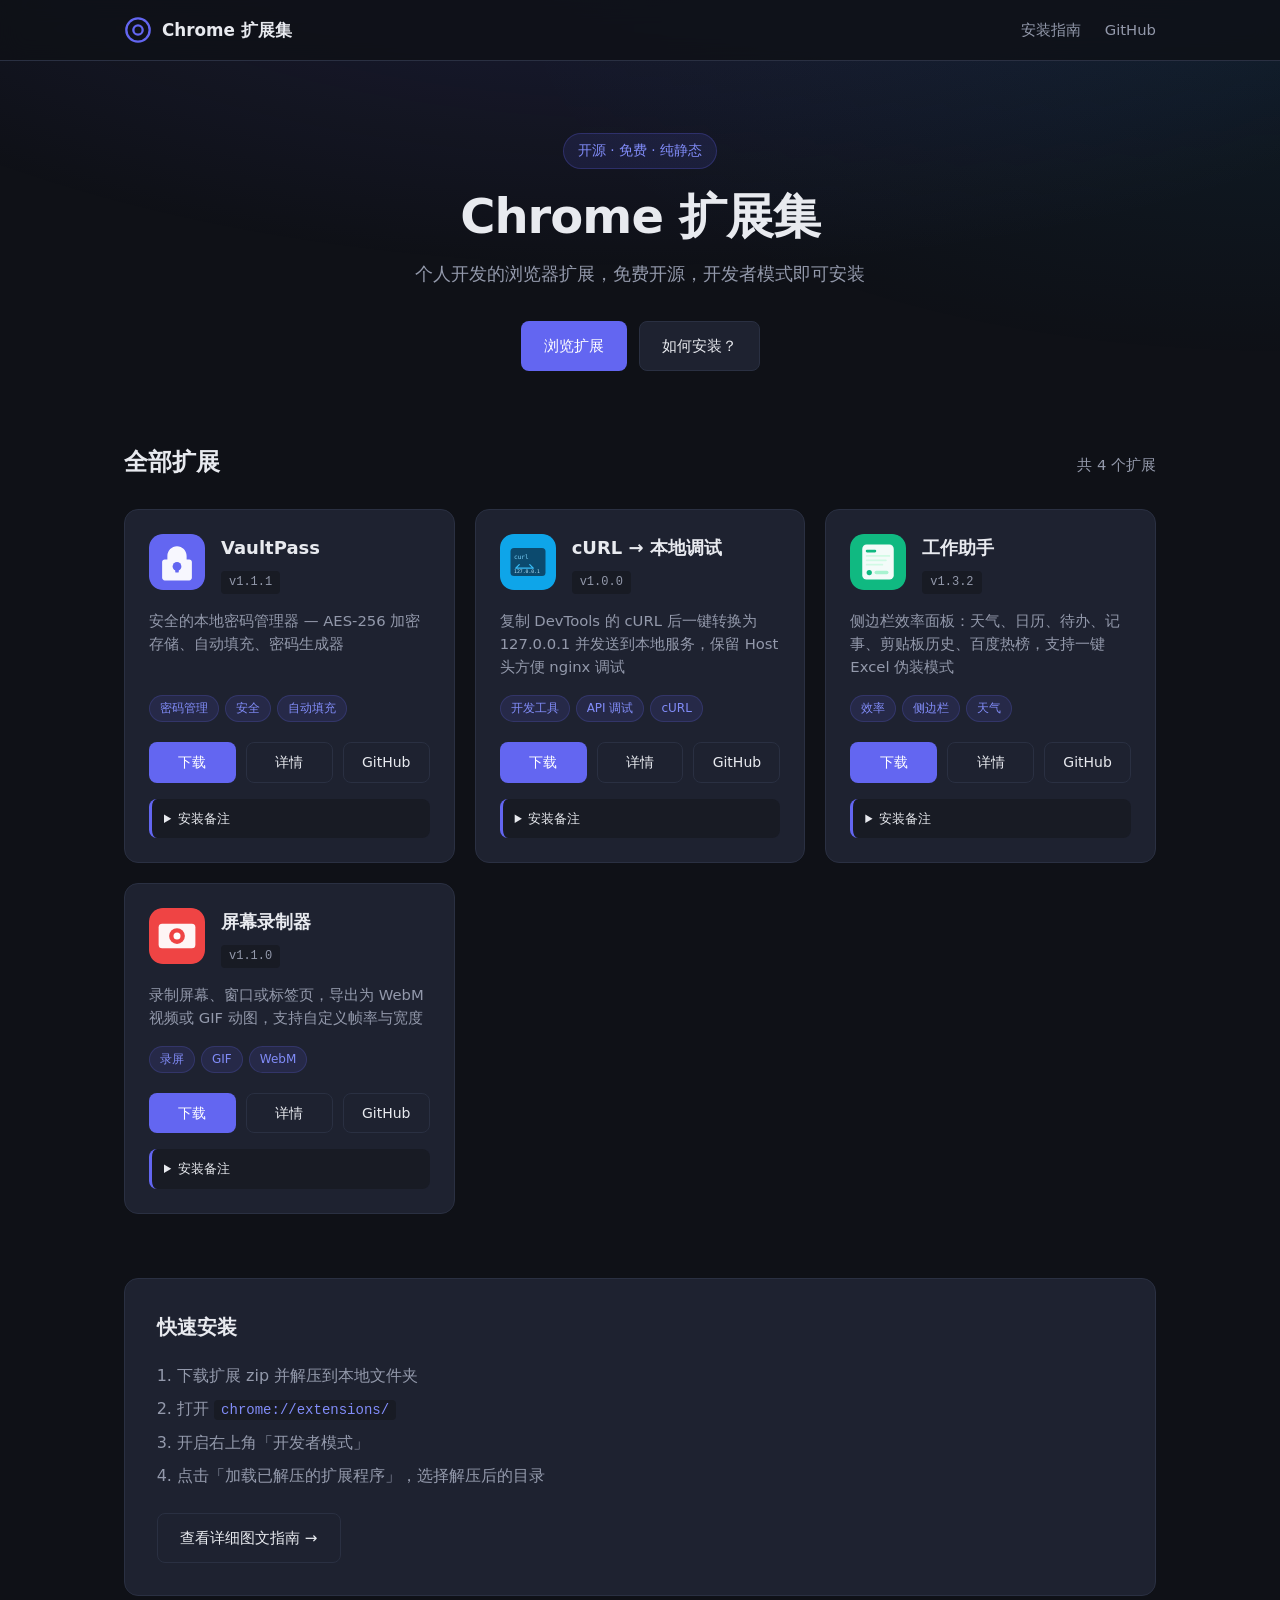
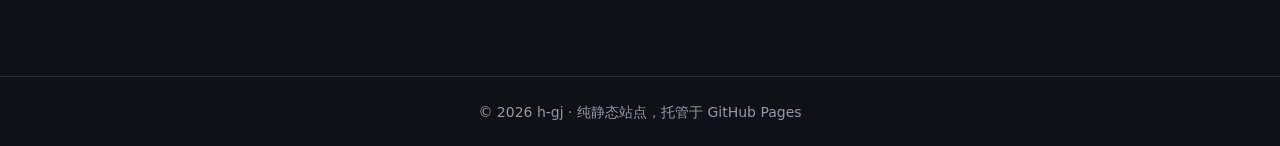
==== index.html @ 825ae1e4 "Add Chrome extensions static site for GitHub Pages. Include extension listing, detail pages, install" ====
<!DOCTYPE html>
<html lang="zh-CN">
<head>
  <meta charset="UTF-8">
  <meta name="viewport" content="width=device-width, initial-scale=1.0">
  <meta name="description" content="h-gj 个人开发的 Chrome 浏览器扩展，免费开源下载">
  <title>Chrome 扩展集 · h-gj</title>
  <link rel="stylesheet" href="css/style.css">
  <link rel="icon" href="assets/icons/vault-pass.svg" type="image/svg+xml">
</head>
<body>
  <header class="site-header">
    <div class="container">
      <div class="header-inner">
        <a class="logo" href="./">
          <span class="logo-icon" aria-hidden="true">
            <svg viewBox="0 0 24 24" fill="none" stroke="currentColor" stroke-width="2">
              <circle cx="12" cy="12" r="10"/>
              <circle cx="12" cy="12" r="4"/>
            </svg>
          </span>
          <span id="site-title">Chrome 扩展集</span>
        </a>
        <nav class="header-nav">
          <a href="install.html">安装指南</a>
          <a id="github-link" href="https://github.com/h-gj" target="_blank" rel="noopener">GitHub</a>
        </nav>
      </div>
    </div>
  </header>

  <main>
    <section class="hero">
      <div class="container">
        <p class="hero-badge">开源 · 免费 · 纯静态</p>
        <h1 id="hero-title">Chrome 扩展集</h1>
        <p class="hero-subtitle" id="hero-subtitle">个人开发的浏览器扩展，免费开源，开发者模式即可安装</p>
        <div class="hero-actions">
          <a class="btn btn-primary" href="#extensions">浏览扩展</a>
          <a class="btn btn-secondary" href="install.html">如何安装？</a>
        </div>
      </div>
    </section>

    <section class="extensions-section" id="extensions">
      <div class="container">
        <div class="section-head">
          <h2>全部扩展</h2>
          <p id="extension-count">加载中…</p>
        </div>
        <div class="extensions-grid" id="extensions-grid" aria-live="polite"></div>
      </div>
    </section>

    <section class="install-preview">
      <div class="container">
        <div class="install-card">
          <h2>快速安装</h2>
          <ol class="install-steps">
            <li>下载扩展 zip 并解压到本地文件夹</li>
            <li>打开 <code>chrome://extensions/</code></li>
            <li>开启右上角「开发者模式」</li>
            <li>点击「加载已解压的扩展程序」，选择解压后的目录</li>
          </ol>
          <a class="btn btn-secondary" href="install.html">查看详细图文指南 →</a>
        </div>
      </div>
    </section>
  </main>

  <footer class="site-footer">
    <div class="container">
      <p>© <span id="year"></span> <a id="footer-github" href="https://github.com/h-gj" target="_blank" rel="noopener">h-gj</a> · 纯静态站点，托管于 GitHub Pages</p>
    </div>
  </footer>

  <script src="js/shared.js"></script>
  <script src="js/main.js"></script>
</body>
</html>
---- css/style.css ----
:root {
  --bg: #0f1117;
  --bg-elevated: #181b24;
  --bg-card: #1e2230;
  --border: #2a3042;
  --text: #e8eaef;
  --text-muted: #9399ab;
  --accent: #6366f1;
  --accent-hover: #818cf8;
  --accent-soft: rgba(99, 102, 241, 0.12);
  --success: #10b981;
  --radius: 14px;
  --radius-sm: 8px;
  --shadow: 0 8px 32px rgba(0, 0, 0, 0.35);
  --font: "Segoe UI", system-ui, -apple-system, "PingFang SC", "Microsoft YaHei", sans-serif;
  --font-mono: "Cascadia Code", "Fira Code", Consolas, monospace;
  --max-width: 1080px;
}

*, *::before, *::after {
  box-sizing: border-box;
}

html {
  scroll-behavior: smooth;
}

body {
  margin: 0;
  font-family: var(--font);
  background: var(--bg);
  color: var(--text);
  line-height: 1.6;
  min-height: 100vh;
  display: flex;
  flex-direction: column;
}

body::before {
  content: "";
  position: fixed;
  inset: 0;
  background:
    radial-gradient(ellipse 80% 50% at 50% -20%, rgba(99, 102, 241, 0.18), transparent),
    radial-gradient(ellipse 60% 40% at 100% 0%, rgba(14, 165, 233, 0.08), transparent);
  pointer-events: none;
  z-index: -1;
}

a {
  color: var(--accent-hover);
  text-decoration: none;
}

a:hover {
  text-decoration: underline;
}

.container {
  width: 100%;
  max-width: var(--max-width);
  margin: 0 auto;
  padding: 0 24px;
}

.container-narrow {
  max-width: 720px;
}

/* Header */
.site-header {
  position: sticky;
  top: 0;
  z-index: 100;
  background: rgba(15, 17, 23, 0.85);
  backdrop-filter: blur(12px);
  border-bottom: 1px solid var(--border);
}

.header-inner {
  display: flex;
  align-items: center;
  justify-content: space-between;
  height: 60px;
}

.logo {
  display: flex;
  align-items: center;
  gap: 10px;
  color: var(--text);
  font-weight: 600;
  font-size: 1.05rem;
  text-decoration: none;
}

.logo:hover {
  text-decoration: none;
  color: var(--accent-hover);
}

.logo-icon {
  display: flex;
  width: 28px;
  height: 28px;
  color: var(--accent);
}

.logo-icon svg {
  width: 100%;
  height: 100%;
}

.header-nav {
  display: flex;
  gap: 24px;
}

.header-nav a {
  color: var(--text-muted);
  font-size: 0.925rem;
  text-decoration: none;
}

.header-nav a:hover {
  color: var(--text);
}

/* Hero */
.hero {
  padding: 72px 0 48px;
  text-align: center;
}

.hero-badge {
  display: inline-block;
  padding: 6px 14px;
  border-radius: 999px;
  background: var(--accent-soft);
  color: var(--accent-hover);
  font-size: 0.85rem;
  font-weight: 500;
  margin: 0 0 20px;
  border: 1px solid rgba(99, 102, 241, 0.25);
}

.hero h1 {
  font-size: clamp(2rem, 5vw, 3rem);
  font-weight: 700;
  letter-spacing: -0.02em;
  margin: 0 0 16px;
  line-height: 1.15;
}

.hero-subtitle {
  color: var(--text-muted);
  font-size: 1.125rem;
  max-width: 540px;
  margin: 0 auto 32px;
}

.hero-actions {
  display: flex;
  gap: 12px;
  justify-content: center;
  flex-wrap: wrap;
}

/* Buttons */
.btn {
  display: inline-flex;
  align-items: center;
  justify-content: center;
  gap: 8px;
  padding: 12px 22px;
  border-radius: var(--radius-sm);
  font-size: 0.95rem;
  font-weight: 500;
  text-decoration: none;
  border: 1px solid transparent;
  cursor: pointer;
  transition: background 0.15s, border-color 0.15s, transform 0.1s;
}

.btn:hover {
  text-decoration: none;
  transform: translateY(-1px);
}

.btn-primary {
  background: var(--accent);
  color: #fff;
}

.btn-primary:hover {
  background: var(--accent-hover);
  color: #fff;
}

.btn-secondary {
  background: var(--bg-card);
  color: var(--text);
  border-color: var(--border);
}

.btn-secondary:hover {
  background: var(--bg-elevated);
  border-color: #3d4660;
  color: var(--text);
}

.btn-sm {
  padding: 8px 16px;
  font-size: 0.875rem;
}

/* Extensions section */
.extensions-section {
  padding: 24px 0 64px;
}

.section-head {
  display: flex;
  align-items: baseline;
  justify-content: space-between;
  margin-bottom: 28px;
  gap: 16px;
  flex-wrap: wrap;
}

.section-head h2 {
  margin: 0;
  font-size: 1.5rem;
}

.section-head p {
  margin: 0;
  color: var(--text-muted);
  font-size: 0.925rem;
}

.extensions-grid {
  display: grid;
  grid-template-columns: repeat(auto-fill, minmax(300px, 1fr));
  gap: 20px;
}

/* Extension card */
.ext-card {
  position: relative;
  background: var(--bg-card);
  border: 1px solid var(--border);
  border-radius: var(--radius);
  padding: 24px;
  display: flex;
  flex-direction: column;
  gap: 16px;
  transition: border-color 0.2s, box-shadow 0.2s;
}

.ext-card-link {
  position: absolute;
  inset: 0;
  border-radius: var(--radius);
  z-index: 0;
}

.ext-card-link:focus-visible {
  outline: 2px solid var(--accent);
  outline-offset: 2px;
}

.ext-card > *:not(.ext-card-link) {
  position: relative;
  z-index: 1;
}

.ext-card .ext-actions .btn,
.ext-card .ext-note,
.ext-card h3 a {
  position: relative;
  z-index: 2;
}

.ext-meta h3 a {
  color: inherit;
  text-decoration: none;
}

.ext-meta h3 a:hover {
  color: var(--accent-hover);
}

.ext-card:hover {
  border-color: #3d4660;
  box-shadow: var(--shadow);
}

.ext-card-header {
  display: flex;
  gap: 16px;
  align-items: flex-start;
}

.ext-icon {
  width: 56px;
  height: 56px;
  border-radius: 14px;
  flex-shrink: 0;
  object-fit: cover;
}

.ext-meta h3 {
  margin: 0 0 4px;
  font-size: 1.125rem;
  font-weight: 600;
}

.ext-version {
  display: inline-block;
  font-size: 0.75rem;
  color: var(--text-muted);
  background: var(--bg-elevated);
  padding: 2px 8px;
  border-radius: 4px;
  font-family: var(--font-mono);
}

.ext-desc {
  margin: 0;
  color: var(--text-muted);
  font-size: 0.925rem;
  line-height: 1.55;
  flex: 1;
}

.ext-tags {
  display: flex;
  flex-wrap: wrap;
  gap: 6px;
}

.ext-tag {
  font-size: 0.75rem;
  padding: 3px 10px;
  border-radius: 999px;
  background: var(--accent-soft);
  color: var(--accent-hover);
  border: 1px solid rgba(99, 102, 241, 0.2);
}

.ext-actions {
  display: flex;
  gap: 10px;
  margin-top: auto;
  padding-top: 4px;
}

.ext-actions .btn {
  flex: 1;
}

.ext-note {
  margin: 0;
  font-size: 0.8rem;
  color: var(--text-muted);
  padding: 10px 12px;
  background: var(--bg-elevated);
  border-radius: var(--radius-sm);
  border-left: 3px solid var(--accent);
  line-height: 1.5;
}

.ext-note summary {
  cursor: pointer;
  font-weight: 500;
  color: var(--text);
}

.ext-note[open] summary {
  margin-bottom: 6px;
}

/* Install preview */
.install-preview {
  padding: 0 0 80px;
}

.install-card {
  background: var(--bg-card);
  border: 1px solid var(--border);
  border-radius: var(--radius);
  padding: 32px;
}

.install-card h2 {
  margin: 0 0 20px;
  font-size: 1.25rem;
}

.install-steps {
  margin: 0 0 24px;
  padding-left: 1.25rem;
  color: var(--text-muted);
}

.install-steps li {
  margin-bottom: 8px;
}

.install-steps code {
  background: var(--bg-elevated);
  padding: 2px 7px;
  border-radius: 4px;
  font-family: var(--font-mono);
  font-size: 0.875rem;
  color: var(--accent-hover);
}

/* Guide page */
.page-main {
  padding: 48px 0 80px;
  flex: 1;
}

.page-main h1 {
  font-size: 2rem;
  margin: 0 0 12px;
}

.page-lead {
  color: var(--text-muted);
  font-size: 1.05rem;
  margin: 0 0 40px;
  line-height: 1.7;
}

.guide-block {
  margin-bottom: 36px;
}

.guide-block h2 {
  font-size: 1.2rem;
  margin: 0 0 12px;
}

.guide-block p {
  color: var(--text-muted);
  margin: 0 0 12px;
}

.code-block {
  background: var(--bg-card);
  border: 1px solid var(--border);
  border-radius: var(--radius-sm);
  padding: 14px 18px;
  font-family: var(--font-mono);
  font-size: 0.9rem;
  color: var(--accent-hover);
  overflow-x: auto;
  margin: 12px 0;
}

.callout {
  padding: 14px 16px;
  border-radius: var(--radius-sm);
  font-size: 0.925rem;
  margin: 16px 0;
}

.callout-info {
  background: rgba(14, 165, 233, 0.1);
  border: 1px solid rgba(14, 165, 233, 0.25);
  color: var(--text-muted);
}

.callout strong {
  color: var(--text);
}

.faq-list {
  margin: 0;
}

.faq-list dt {
  font-weight: 600;
  color: var(--text);
  margin-top: 16px;
}

.faq-list dt:first-child {
  margin-top: 0;
}

.faq-list dd {
  margin: 6px 0 0;
  color: var(--text-muted);
}

.back-link {
  margin-top: 48px;
}

.back-link-top {
  margin: 0 0 24px;
}

.loading-text {
  color: var(--text-muted);
  text-align: center;
  padding: 48px 0;
}

/* Detail page */
.detail-hero {
  display: flex;
  gap: 24px;
  align-items: flex-start;
  margin-bottom: 40px;
  padding-bottom: 32px;
  border-bottom: 1px solid var(--border);
}

.detail-icon {
  width: 80px;
  height: 80px;
  border-radius: 18px;
  flex-shrink: 0;
}

.detail-hero-text h1 {
  font-size: clamp(1.75rem, 4vw, 2.25rem);
  margin: 0 0 10px;
  letter-spacing: -0.02em;
}

.detail-desc {
  color: var(--text-muted);
  font-size: 1.05rem;
  margin: 0 0 16px;
  line-height: 1.6;
}

.detail-meta {
  display: flex;
  align-items: center;
  gap: 12px;
  flex-wrap: wrap;
  margin-bottom: 20px;
}

.detail-actions {
  display: flex;
  gap: 10px;
  flex-wrap: wrap;
}

.detail-section {
  margin-bottom: 36px;
}

.detail-section h2 {
  font-size: 1.15rem;
  margin: 0 0 14px;
  color: var(--text);
}

.detail-overview {
  color: var(--text-muted);
  font-size: 1.02rem;
  line-height: 1.75;
  margin: 0;
}

.detail-list {
  margin: 0;
  padding-left: 1.25rem;
  color: var(--text-muted);
}

.detail-list li {
  margin-bottom: 8px;
  line-height: 1.6;
}

ol.detail-list {
  padding-left: 1.4rem;
}

.shortcut-table {
  width: 100%;
  border-collapse: collapse;
  font-size: 0.925rem;
}

.shortcut-table td {
  padding: 10px 12px;
  border-bottom: 1px solid var(--border);
  color: var(--text-muted);
}

.shortcut-table tr:last-child td {
  border-bottom: none;
}

.shortcut-table kbd {
  display: inline-block;
  padding: 4px 10px;
  border-radius: 6px;
  background: var(--bg-elevated);
  border: 1px solid var(--border);
  font-family: var(--font-mono);
  font-size: 0.85rem;
  color: var(--text);
  white-space: nowrap;
}

.detail-not-found {
  text-align: center;
  padding: 64px 0;
}

.detail-not-found h1 {
  margin: 0 0 12px;
}

.detail-not-found p {
  color: var(--text-muted);
  margin: 0 0 24px;
}

/* Footer */
.site-footer {
  margin-top: auto;
  border-top: 1px solid var(--border);
  padding: 24px 0;
}

.site-footer p {
  margin: 0;
  text-align: center;
  color: var(--text-muted);
  font-size: 0.875rem;
}

.site-footer a {
  color: var(--text-muted);
}

.site-footer a:hover {
  color: var(--accent-hover);
}

/* Error state */
.error-message {
  grid-column: 1 / -1;
  text-align: center;
  padding: 48px;
  color: var(--text-muted);
  background: var(--bg-card);
  border-radius: var(--radius);
  border: 1px dashed var(--border);
}

/* Responsive */
@media (max-width: 600px) {
  .hero {
    padding: 48px 0 32px;
  }

  .ext-actions,
  .detail-actions {
    flex-direction: column;
  }

  .detail-hero {
    flex-direction: column;
    align-items: center;
    text-align: center;
  }

  .detail-meta {
    justify-content: center;
  }

  .install-card {
    padding: 24px 20px;
  }
}
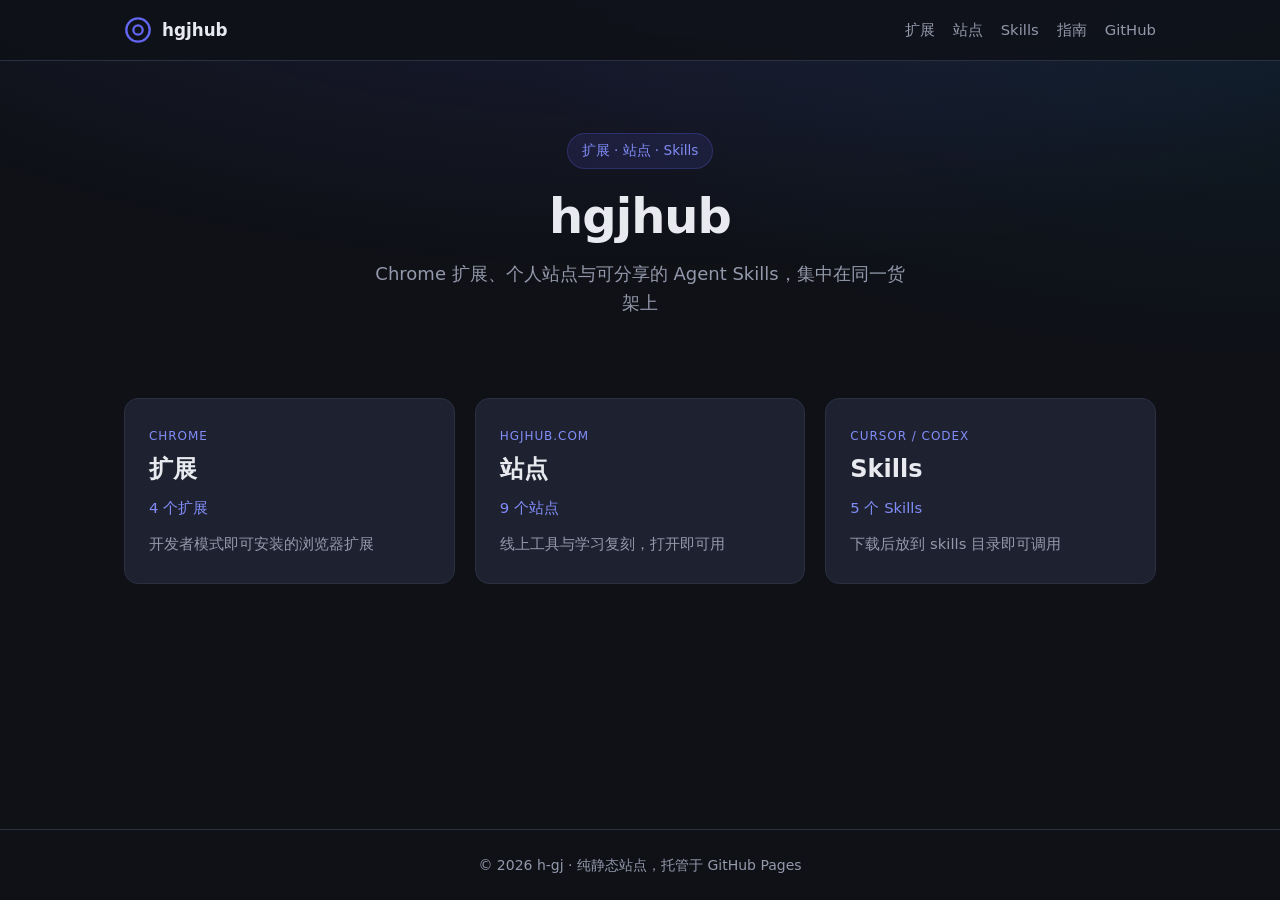
==== commit ec245666: "feat: turn the site into an hgjhub catalog of extensions, sites, and skills Keep the homepage as thr" ====
--- a/index.html
+++ b/index.html
@@ -3,8 +3,8 @@
 <head>
   <meta charset="UTF-8">
   <meta name="viewport" content="width=device-width, initial-scale=1.0">
-  <meta name="description" content="h-gj 个人开发的 Chrome 浏览器扩展，免费开源下载">
-  <title>Chrome 扩展集 · h-gj</title>
+  <meta name="description" content="h-gj 的公开货架：Chrome 扩展、个人站点与可分享的 Agent Skills">
+  <title>hgjhub</title>
   <link rel="stylesheet" href="css/style.css">
   <link rel="icon" href="assets/icons/vault-pass.svg" type="image/svg+xml">
 </head>
@@ -19,10 +19,13 @@
               <circle cx="12" cy="12" r="4"/>
             </svg>
           </span>
-          <span id="site-title">Chrome 扩展集</span>
+          <span id="site-title">hgjhub</span>
         </a>
         <nav class="header-nav">
-          <a href="install.html">安装指南</a>
+          <a href="extensions.html">扩展</a>
+          <a href="sites.html">站点</a>
+          <a href="skills.html">Skills</a>
+          <a href="install.html">指南</a>
           <a id="github-link" href="https://github.com/h-gj" target="_blank" rel="noopener">GitHub</a>
         </nav>
       </div>
@@ -32,37 +35,33 @@
   <main>
     <section class="hero">
       <div class="container">
-        <p class="hero-badge">开源 · 免费 · 纯静态</p>
-        <h1 id="hero-title">Chrome 扩展集</h1>
-        <p class="hero-subtitle" id="hero-subtitle">个人开发的浏览器扩展，免费开源，开发者模式即可安装</p>
-        <div class="hero-actions">
-          <a class="btn btn-primary" href="#extensions">浏览扩展</a>
-          <a class="btn btn-secondary" href="install.html">如何安装？</a>
-        </div>
+        <p class="hero-badge" id="hero-badge">扩展 · 站点 · Skills</p>
+        <h1 id="hero-title">hgjhub</h1>
+        <p class="hero-subtitle" id="hero-subtitle">Chrome 扩展、个人站点与可分享的 Agent Skills，集中在同一货架上</p>
       </div>
     </section>
 
-    <section class="extensions-section" id="extensions">
+    <section class="hub-doors-section">
       <div class="container">
-        <div class="section-head">
-          <h2>全部扩展</h2>
-          <p id="extension-count">加载中…</p>
-        </div>
-        <div class="extensions-grid" id="extensions-grid" aria-live="polite"></div>
-      </div>
-    </section>
-
-    <section class="install-preview">
-      <div class="container">
-        <div class="install-card">
-          <h2>快速安装</h2>
-          <ol class="install-steps">
-            <li>下载扩展 zip 并解压到本地文件夹</li>
-            <li>打开 <code>chrome://extensions/</code></li>
-            <li>开启右上角「开发者模式」</li>
-            <li>点击「加载已解压的扩展程序」，选择解压后的目录</li>
-          </ol>
-          <a class="btn btn-secondary" href="install.html">查看详细图文指南 →</a>
+        <div class="hub-doors" id="hub-doors">
+          <a class="hub-door" href="extensions.html">
+            <p class="section-kicker">Chrome</p>
+            <h2>扩展</h2>
+            <p class="hub-door-count" id="extension-count">…</p>
+            <p class="hub-door-desc">开发者模式即可安装的浏览器扩展</p>
+          </a>
+          <a class="hub-door" href="sites.html">
+            <p class="section-kicker">hgjhub.com</p>
+            <h2>站点</h2>
+            <p class="hub-door-count" id="site-count">…</p>
+            <p class="hub-door-desc">线上工具与学习复刻，打开即可用</p>
+          </a>
+          <a class="hub-door" href="skills.html">
+            <p class="section-kicker">Cursor / Codex</p>
+            <h2>Skills</h2>
+            <p class="hub-door-count" id="skill-count">…</p>
+            <p class="hub-door-desc">下载后放到 skills 目录即可调用</p>
+          </a>
         </div>
       </div>
     </section>
--- a/css/style.css
+++ b/css/style.css
@@ -113,7 +113,9 @@
 
 .header-nav {
   display: flex;
-  gap: 24px;
+  gap: 18px;
+  flex-wrap: wrap;
+  justify-content: flex-end;
 }
 
 .header-nav a {
@@ -164,6 +166,102 @@
   gap: 12px;
   justify-content: center;
   flex-wrap: wrap;
+}
+
+.hub-doors-section {
+  padding: 0 0 80px;
+}
+
+.hub-doors {
+  display: grid;
+  grid-template-columns: repeat(3, 1fr);
+  gap: 20px;
+}
+
+.hub-door {
+  display: block;
+  background: var(--bg-card);
+  border: 1px solid var(--border);
+  border-radius: var(--radius);
+  padding: 28px 24px;
+  color: inherit;
+  text-decoration: none;
+  transition: border-color 0.2s, box-shadow 0.2s;
+}
+
+.hub-door:hover {
+  text-decoration: none;
+  border-color: #3d4660;
+  box-shadow: var(--shadow);
+  color: inherit;
+}
+
+.hub-door h2 {
+  margin: 0 0 8px;
+  font-size: 1.5rem;
+}
+
+.hub-door-count {
+  margin: 0 0 12px;
+  color: var(--accent-hover);
+  font-size: 0.925rem;
+}
+
+.hub-door-desc {
+  margin: 0;
+  color: var(--text-muted);
+  font-size: 0.925rem;
+}
+
+.header-nav a[aria-current="page"] {
+  color: var(--text);
+}
+
+.section-kicker {
+  margin: 0 0 4px;
+  font-size: 0.75rem;
+  letter-spacing: 0.08em;
+  text-transform: uppercase;
+  color: var(--accent-hover);
+}
+
+.section-note {
+  margin: -12px 0 24px;
+  color: var(--text-muted);
+  font-size: 0.9rem;
+}
+
+.section-note code {
+  font-family: var(--font-mono);
+  font-size: 0.8rem;
+  background: var(--bg-elevated);
+  padding: 1px 6px;
+  border-radius: 4px;
+}
+
+.ext-source {
+  margin: 0;
+  font-size: 0.8rem;
+  color: var(--text-muted);
+}
+
+.guide-toc {
+  display: flex;
+  gap: 16px;
+  margin: 0 0 36px;
+}
+
+.guide-anchor {
+  font-size: 1.5rem;
+  margin: 48px 0 8px;
+  padding-top: 12px;
+  border-top: 1px solid var(--border);
+}
+
+.guide-anchor:first-of-type {
+  margin-top: 0;
+  border-top: none;
+  padding-top: 0;
 }
 
 /* Buttons */
@@ -216,7 +314,7 @@
 
 /* Extensions section */
 .extensions-section {
-  padding: 24px 0 64px;
+  padding: 48px 0 80px;
 }
 
 .section-head {
@@ -663,6 +761,12 @@
 }
 
 /* Responsive */
+@media (max-width: 800px) {
+  .hub-doors {
+    grid-template-columns: 1fr;
+  }
+}
+
 @media (max-width: 600px) {
   .hero {
     padding: 48px 0 32px;
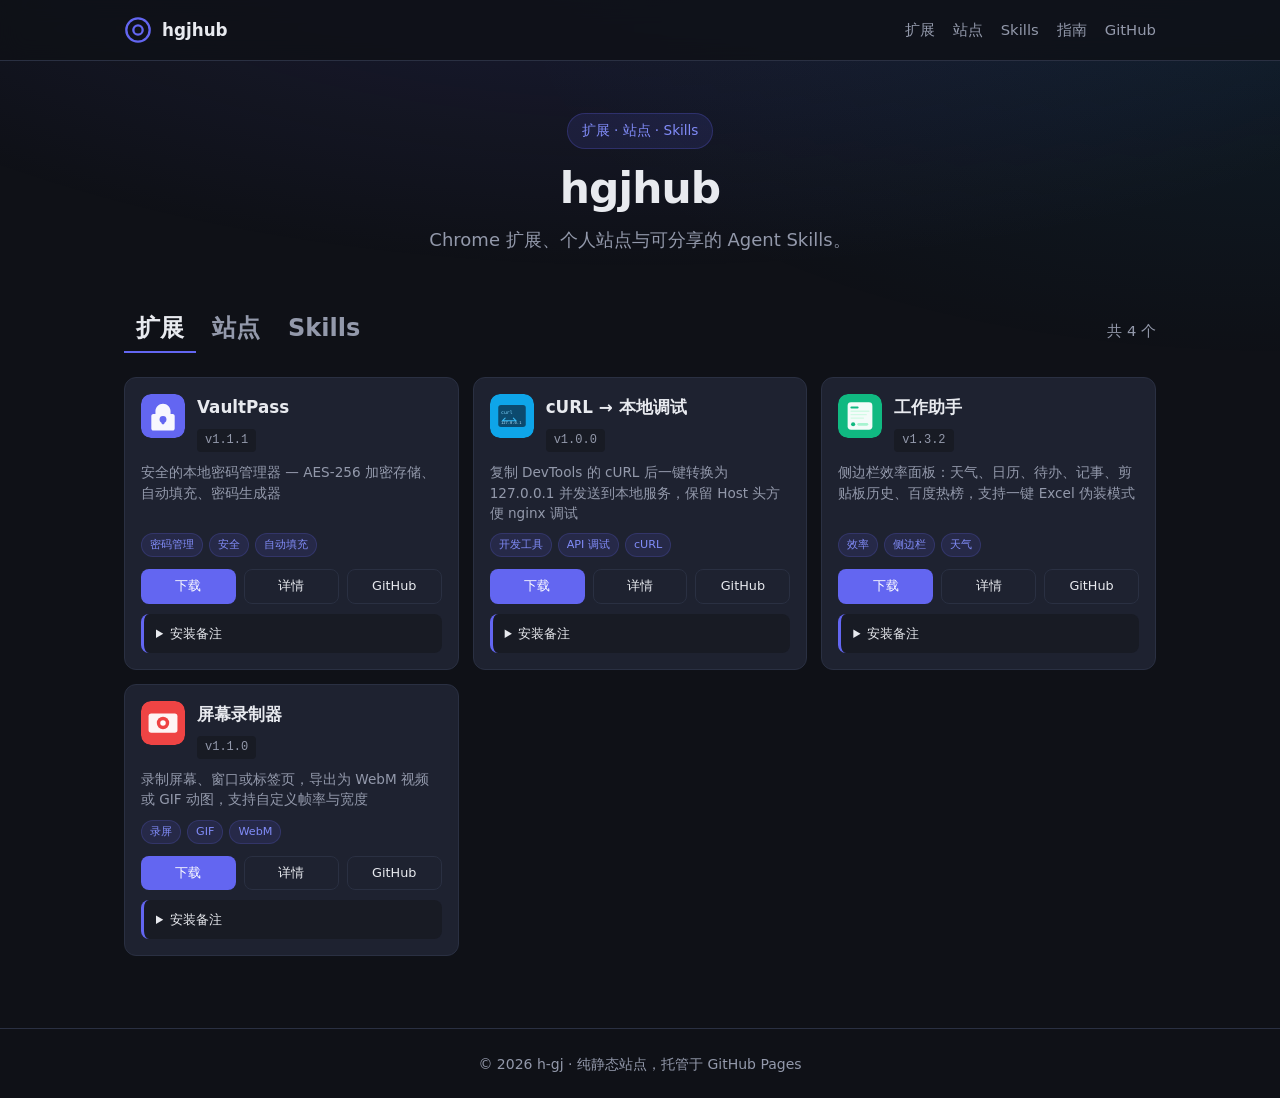
==== commit 26c66d55: "feat: put catalogs on home tabs and compact the cards Replace the extra entry cards with 扩展/站点/Skill" ====
--- a/index.html
+++ b/index.html
@@ -5,7 +5,7 @@
   <meta name="viewport" content="width=device-width, initial-scale=1.0">
   <meta name="description" content="h-gj 的公开货架：Chrome 扩展、个人站点与可分享的 Agent Skills">
   <title>hgjhub</title>
-  <link rel="stylesheet" href="css/style.css">
+  <link rel="stylesheet" href="css/style.css?v=7">
   <link rel="icon" href="assets/icons/vault-pass.svg" type="image/svg+xml">
 </head>
 <body>
@@ -22,9 +22,9 @@
           <span id="site-title">hgjhub</span>
         </a>
         <nav class="header-nav">
-          <a href="extensions.html">扩展</a>
-          <a href="sites.html">站点</a>
-          <a href="skills.html">Skills</a>
+          <a href="./#extensions">扩展</a>
+          <a href="./#sites">站点</a>
+          <a href="./#skills">Skills</a>
           <a href="install.html">指南</a>
           <a id="github-link" href="https://github.com/h-gj" target="_blank" rel="noopener">GitHub</a>
         </nav>
@@ -37,32 +37,23 @@
       <div class="container">
         <p class="hero-badge" id="hero-badge">扩展 · 站点 · Skills</p>
         <h1 id="hero-title">hgjhub</h1>
-        <p class="hero-subtitle" id="hero-subtitle">Chrome 扩展、个人站点与可分享的 Agent Skills，集中在同一货架上</p>
+        <p class="hero-subtitle" id="hero-subtitle">Chrome 扩展、个人站点与可分享的 Agent Skills。</p>
       </div>
     </section>
 
-    <section class="hub-doors-section">
+    <section class="extensions-section" id="catalog">
       <div class="container">
-        <div class="hub-doors" id="hub-doors">
-          <a class="hub-door" href="extensions.html">
-            <p class="section-kicker">Chrome</p>
-            <h2>扩展</h2>
-            <p class="hub-door-count" id="extension-count">…</p>
-            <p class="hub-door-desc">开发者模式即可安装的浏览器扩展</p>
-          </a>
-          <a class="hub-door" href="sites.html">
-            <p class="section-kicker">hgjhub.com</p>
-            <h2>站点</h2>
-            <p class="hub-door-count" id="site-count">…</p>
-            <p class="hub-door-desc">线上工具与学习复刻，打开即可用</p>
-          </a>
-          <a class="hub-door" href="skills.html">
-            <p class="section-kicker">Cursor / Codex</p>
-            <h2>Skills</h2>
-            <p class="hub-door-count" id="skill-count">…</p>
-            <p class="hub-door-desc">下载后放到 skills 目录即可调用</p>
-          </a>
+        <div class="section-head">
+          <div class="catalog-tabs" role="tablist" aria-label="目录">
+            <button type="button" class="catalog-tab" role="tab" id="tab-extensions" data-tab="extensions" aria-controls="home-catalog-grid" aria-selected="true">扩展</button>
+            <button type="button" class="catalog-tab" role="tab" id="tab-sites" data-tab="sites" aria-controls="home-catalog-grid" aria-selected="false">站点</button>
+            <button type="button" class="catalog-tab" role="tab" id="tab-skills" data-tab="skills" aria-controls="home-catalog-grid" aria-selected="false">Skills</button>
+          </div>
+          <p id="catalog-count">加载中…</p>
         </div>
+        <p class="section-note" id="note-sites" hidden>标有「学习复刻」的站点是非官方学习件，与原站作者无关。</p>
+        <p class="section-note" id="note-skills" hidden>下载 zip 后解压到 <code>~/.cursor/skills/&lt;name&gt;/</code>。详见<a href="install.html#skills">安装指南</a>。</p>
+        <div class="extensions-grid" id="home-catalog-grid" role="tabpanel" aria-labelledby="tab-extensions" aria-live="polite"></div>
       </div>
     </section>
   </main>
@@ -73,7 +64,7 @@
     </div>
   </footer>
 
-  <script src="js/shared.js"></script>
-  <script src="js/main.js"></script>
+  <script src="js/shared.js?v=4"></script>
+  <script src="js/main.js?v=4"></script>
 </body>
 </html>
--- a/css/style.css
+++ b/css/style.css
@@ -130,7 +130,7 @@
 
 /* Hero */
 .hero {
-  padding: 72px 0 48px;
+  padding: 52px 0 28px;
   text-align: center;
 }
 
@@ -142,15 +142,15 @@
   color: var(--accent-hover);
   font-size: 0.85rem;
   font-weight: 500;
-  margin: 0 0 20px;
+  margin: 0 0 16px;
   border: 1px solid rgba(99, 102, 241, 0.25);
 }
 
 .hero h1 {
-  font-size: clamp(2rem, 5vw, 3rem);
+  font-size: clamp(1.85rem, 4.2vw, 2.65rem);
   font-weight: 700;
   letter-spacing: -0.02em;
-  margin: 0 0 16px;
+  margin: 0 0 12px;
   line-height: 1.15;
 }
 
@@ -158,7 +158,7 @@
   color: var(--text-muted);
   font-size: 1.125rem;
   max-width: 540px;
-  margin: 0 auto 32px;
+  margin: 0 auto;
 }
 
 .hero-actions {
@@ -168,49 +168,34 @@
   flex-wrap: wrap;
 }
 
-.hub-doors-section {
-  padding: 0 0 80px;
-}
-
-.hub-doors {
-  display: grid;
-  grid-template-columns: repeat(3, 1fr);
-  gap: 20px;
-}
-
-.hub-door {
-  display: block;
-  background: var(--bg-card);
-  border: 1px solid var(--border);
-  border-radius: var(--radius);
-  padding: 28px 24px;
-  color: inherit;
-  text-decoration: none;
-  transition: border-color 0.2s, box-shadow 0.2s;
-}
-
-.hub-door:hover {
-  text-decoration: none;
-  border-color: #3d4660;
-  box-shadow: var(--shadow);
-  color: inherit;
-}
-
-.hub-door h2 {
-  margin: 0 0 8px;
+.catalog-tabs {
+  display: flex;
+  align-items: baseline;
+  gap: 4px;
+  flex-wrap: wrap;
+}
+
+.catalog-tab {
+  margin: 0;
+  padding: 4px 12px 8px;
+  border: none;
+  border-bottom: 2px solid transparent;
+  background: none;
+  color: var(--text-muted);
+  font: inherit;
   font-size: 1.5rem;
-}
-
-.hub-door-count {
-  margin: 0 0 12px;
-  color: var(--accent-hover);
-  font-size: 0.925rem;
-}
-
-.hub-door-desc {
-  margin: 0;
-  color: var(--text-muted);
-  font-size: 0.925rem;
+  font-weight: 600;
+  line-height: 1.2;
+  cursor: pointer;
+}
+
+.catalog-tab:hover {
+  color: var(--text);
+}
+
+.catalog-tab[aria-selected="true"] {
+  color: var(--text);
+  border-bottom-color: var(--accent);
 }
 
 .header-nav a[aria-current="page"] {
@@ -314,14 +299,14 @@
 
 /* Extensions section */
 .extensions-section {
-  padding: 48px 0 80px;
+  padding: 28px 0 72px;
 }
 
 .section-head {
   display: flex;
   align-items: baseline;
   justify-content: space-between;
-  margin-bottom: 28px;
+  margin-bottom: 24px;
   gap: 16px;
   flex-wrap: wrap;
 }
@@ -339,8 +324,8 @@
 
 .extensions-grid {
   display: grid;
-  grid-template-columns: repeat(auto-fill, minmax(300px, 1fr));
-  gap: 20px;
+  grid-template-columns: repeat(auto-fill, minmax(260px, 1fr));
+  gap: 14px;
 }
 
 /* Extension card */
@@ -348,18 +333,18 @@
   position: relative;
   background: var(--bg-card);
   border: 1px solid var(--border);
-  border-radius: var(--radius);
-  padding: 24px;
+  border-radius: 12px;
+  padding: 16px;
   display: flex;
   flex-direction: column;
-  gap: 16px;
+  gap: 10px;
   transition: border-color 0.2s, box-shadow 0.2s;
 }
 
 .ext-card-link {
   position: absolute;
   inset: 0;
-  border-radius: var(--radius);
+  border-radius: 12px;
   z-index: 0;
 }
 
@@ -396,21 +381,21 @@
 
 .ext-card-header {
   display: flex;
-  gap: 16px;
+  gap: 12px;
   align-items: flex-start;
 }
 
 .ext-icon {
-  width: 56px;
-  height: 56px;
-  border-radius: 14px;
+  width: 44px;
+  height: 44px;
+  border-radius: 10px;
   flex-shrink: 0;
   object-fit: cover;
 }
 
 .ext-meta h3 {
   margin: 0 0 4px;
-  font-size: 1.125rem;
+  font-size: 1.05rem;
   font-weight: 600;
 }
 
@@ -427,8 +412,8 @@
 .ext-desc {
   margin: 0;
   color: var(--text-muted);
-  font-size: 0.925rem;
-  line-height: 1.55;
+  font-size: 0.85rem;
+  line-height: 1.5;
   flex: 1;
 }
 
@@ -439,8 +424,8 @@
 }
 
 .ext-tag {
-  font-size: 0.75rem;
-  padding: 3px 10px;
+  font-size: 0.7rem;
+  padding: 2px 8px;
   border-radius: 999px;
   background: var(--accent-soft);
   color: var(--accent-hover);
@@ -449,13 +434,15 @@
 
 .ext-actions {
   display: flex;
-  gap: 10px;
+  gap: 8px;
   margin-top: auto;
-  padding-top: 4px;
+  padding-top: 2px;
 }
 
 .ext-actions .btn {
   flex: 1;
+  padding: 6px 12px;
+  font-size: 0.8rem;
 }
 
 .ext-note {
@@ -761,15 +748,14 @@
 }
 
 /* Responsive */
-@media (max-width: 800px) {
-  .hub-doors {
-    grid-template-columns: 1fr;
-  }
-}
-
 @media (max-width: 600px) {
   .hero {
-    padding: 48px 0 32px;
+    padding: 36px 0 20px;
+  }
+
+  .catalog-tab {
+    font-size: 1.2rem;
+    padding: 4px 8px 8px;
   }
 
   .ext-actions,
